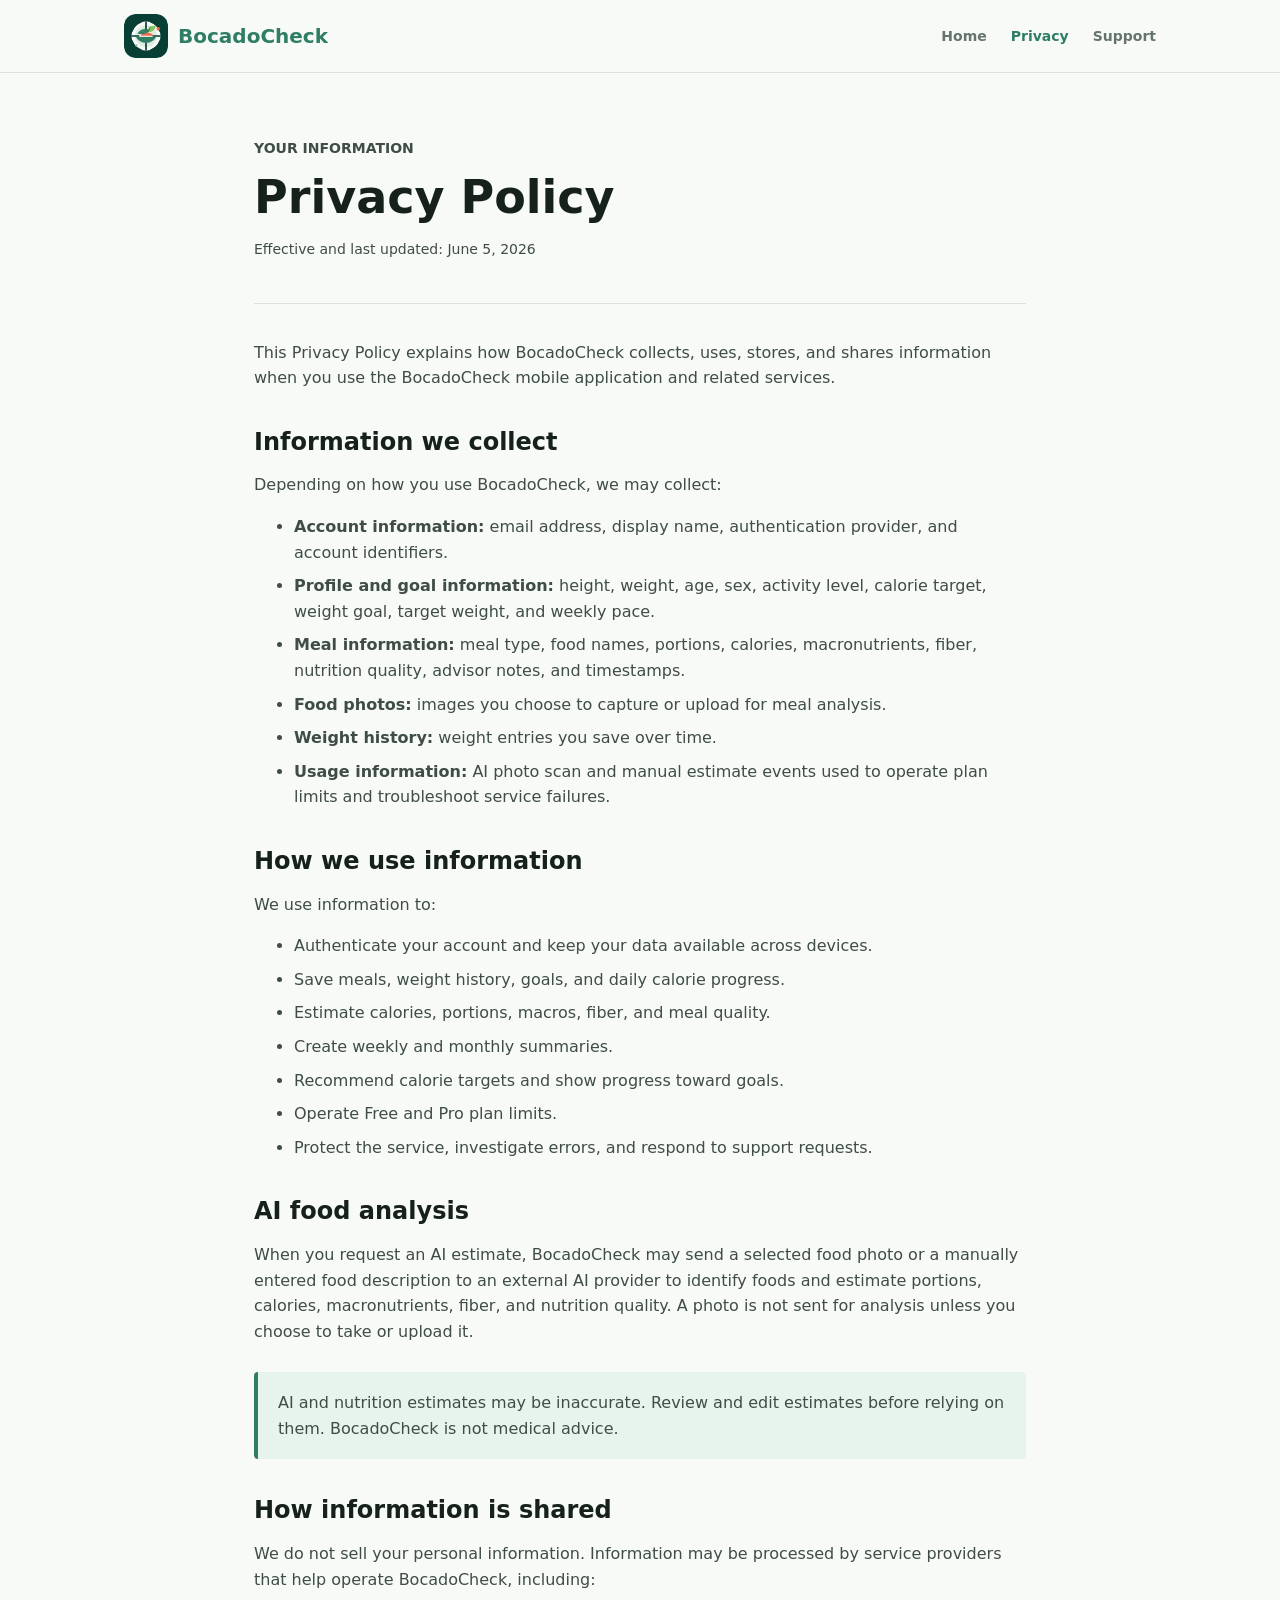
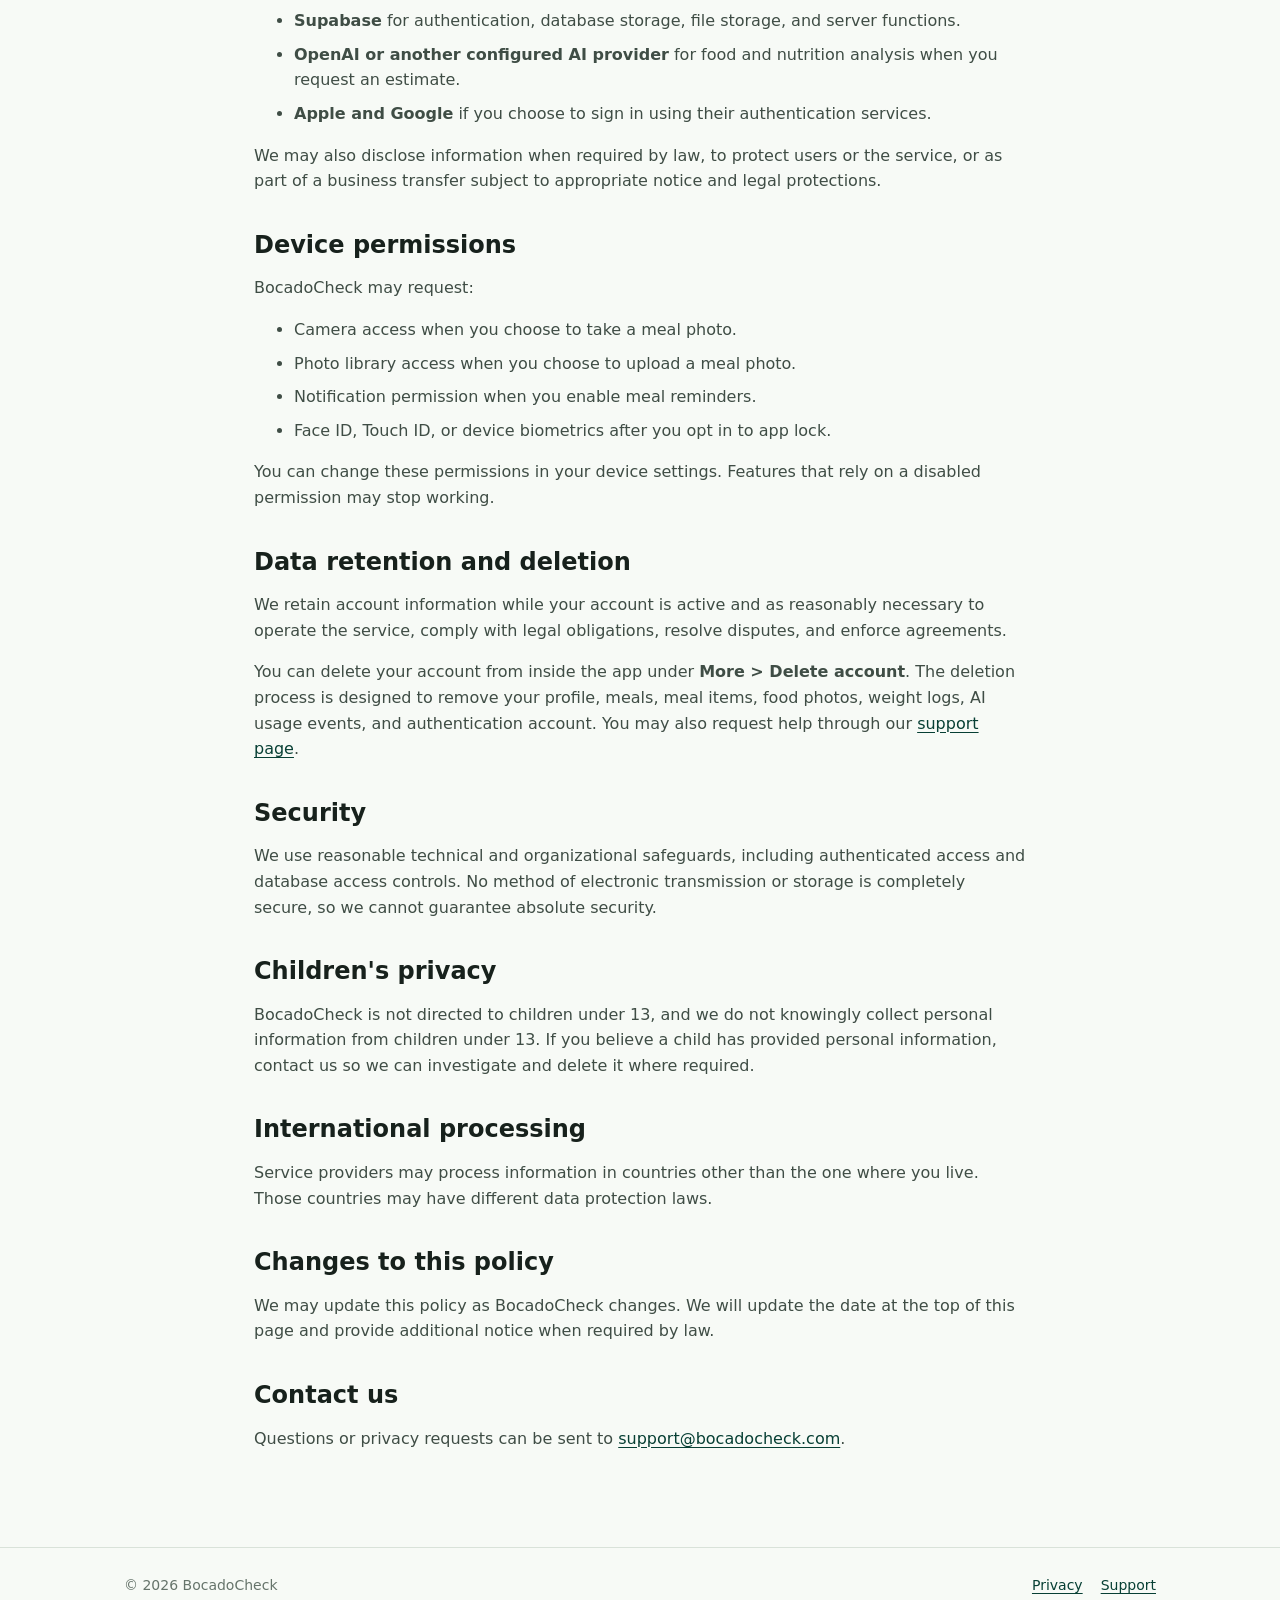
==== privacy/index.html @ 0fc61763 "publish BocadoCheck website" ====
<!doctype html>
<html lang="en">
  <head>
    <meta charset="utf-8" />
    <meta name="viewport" content="width=device-width, initial-scale=1" />
    <meta
      name="description"
      content="Learn what information BocadoCheck collects, how it is used, and how to delete your account."
    />
    <meta name="theme-color" content="#f7faf6" />
    <title>Privacy Policy | BocadoCheck</title>
    <link rel="icon" href="/assets/brand-mark.svg" type="image/svg+xml" />
    <link rel="stylesheet" href="/styles.css" />
  </head>
  <body>
    <header class="site-header">
      <nav class="nav" aria-label="Main navigation">
        <a class="brand" href="/">
          <img src="/assets/brand-mark.svg" alt="" />
          <span>BocadoCheck</span>
        </a>
        <div class="nav-links">
          <a href="/">Home</a>
          <a aria-current="page" href="/privacy/">Privacy</a>
          <a href="/support/">Support</a>
        </div>
      </nav>
    </header>

    <main class="document">
      <header class="document-header">
        <p class="eyebrow">Your information</p>
        <h1>Privacy Policy</h1>
        <p class="updated">Effective and last updated: June 5, 2026</p>
      </header>

      <p>
        This Privacy Policy explains how BocadoCheck collects, uses, stores, and
        shares information when you use the BocadoCheck mobile application and
        related services.
      </p>

      <h2>Information we collect</h2>
      <p>Depending on how you use BocadoCheck, we may collect:</p>
      <ul>
        <li>
          <strong>Account information:</strong> email address, display name,
          authentication provider, and account identifiers.
        </li>
        <li>
          <strong>Profile and goal information:</strong> height, weight, age, sex,
          activity level, calorie target, weight goal, target weight, and weekly pace.
        </li>
        <li>
          <strong>Meal information:</strong> meal type, food names, portions,
          calories, macronutrients, fiber, nutrition quality, advisor notes, and
          timestamps.
        </li>
        <li>
          <strong>Food photos:</strong> images you choose to capture or upload for
          meal analysis.
        </li>
        <li><strong>Weight history:</strong> weight entries you save over time.</li>
        <li>
          <strong>Usage information:</strong> AI photo scan and manual estimate
          events used to operate plan limits and troubleshoot service failures.
        </li>
      </ul>

      <h2>How we use information</h2>
      <p>We use information to:</p>
      <ul>
        <li>Authenticate your account and keep your data available across devices.</li>
        <li>Save meals, weight history, goals, and daily calorie progress.</li>
        <li>Estimate calories, portions, macros, fiber, and meal quality.</li>
        <li>Create weekly and monthly summaries.</li>
        <li>Recommend calorie targets and show progress toward goals.</li>
        <li>Operate Free and Pro plan limits.</li>
        <li>Protect the service, investigate errors, and respond to support requests.</li>
      </ul>

      <h2>AI food analysis</h2>
      <p>
        When you request an AI estimate, BocadoCheck may send a selected food photo
        or a manually entered food description to an external AI provider to identify
        foods and estimate portions, calories, macronutrients, fiber, and nutrition
        quality. A photo is not sent for analysis unless you choose to take or upload
        it.
      </p>
      <div class="notice">
        <p>
          AI and nutrition estimates may be inaccurate. Review and edit estimates
          before relying on them. BocadoCheck is not medical advice.
        </p>
      </div>

      <h2>How information is shared</h2>
      <p>
        We do not sell your personal information. Information may be processed by
        service providers that help operate BocadoCheck, including:
      </p>
      <ul>
        <li>
          <strong>Supabase</strong> for authentication, database storage, file
          storage, and server functions.
        </li>
        <li>
          <strong>OpenAI or another configured AI provider</strong> for food and
          nutrition analysis when you request an estimate.
        </li>
        <li>
          <strong>Apple and Google</strong> if you choose to sign in using their
          authentication services.
        </li>
      </ul>
      <p>
        We may also disclose information when required by law, to protect users or
        the service, or as part of a business transfer subject to appropriate notice
        and legal protections.
      </p>

      <h2>Device permissions</h2>
      <p>BocadoCheck may request:</p>
      <ul>
        <li>Camera access when you choose to take a meal photo.</li>
        <li>Photo library access when you choose to upload a meal photo.</li>
        <li>Notification permission when you enable meal reminders.</li>
        <li>Face ID, Touch ID, or device biometrics after you opt in to app lock.</li>
      </ul>
      <p>
        You can change these permissions in your device settings. Features that rely
        on a disabled permission may stop working.
      </p>

      <h2>Data retention and deletion</h2>
      <p>
        We retain account information while your account is active and as reasonably
        necessary to operate the service, comply with legal obligations, resolve
        disputes, and enforce agreements.
      </p>
      <p>
        You can delete your account from inside the app under
        <strong>More &gt; Delete account</strong>. The deletion process is designed
        to remove your profile, meals, meal items, food photos, weight logs, AI usage
        events, and authentication account. You may also request help through our
        <a href="/support/">support page</a>.
      </p>

      <h2>Security</h2>
      <p>
        We use reasonable technical and organizational safeguards, including
        authenticated access and database access controls. No method of electronic
        transmission or storage is completely secure, so we cannot guarantee absolute
        security.
      </p>

      <h2>Children's privacy</h2>
      <p>
        BocadoCheck is not directed to children under 13, and we do not knowingly
        collect personal information from children under 13. If you believe a child
        has provided personal information, contact us so we can investigate and
        delete it where required.
      </p>

      <h2>International processing</h2>
      <p>
        Service providers may process information in countries other than the one
        where you live. Those countries may have different data protection laws.
      </p>

      <h2>Changes to this policy</h2>
      <p>
        We may update this policy as BocadoCheck changes. We will update the date at
        the top of this page and provide additional notice when required by law.
      </p>

      <h2>Contact us</h2>
      <p>
        Questions or privacy requests can be sent to
        <a href="mailto:support@bocadocheck.com">support@bocadocheck.com</a>.
      </p>
    </main>

    <footer class="site-footer">
      <div class="footer-inner">
        <span>&copy; 2026 BocadoCheck</span>
        <div class="footer-links">
          <a href="/privacy/">Privacy</a>
          <a href="/support/">Support</a>
        </div>
      </div>
    </footer>
  </body>
</html>
---- styles.css ----
:root {
  color-scheme: light;
  --background: #f7faf6;
  --surface: #ffffff;
  --ink: #17211c;
  --muted: #66746b;
  --brand: #2f7d64;
  --brand-dark: #073f34;
  --brand-soft: #e7f3ed;
  --accent: #f26b4f;
  --border: #d9e2d9;
  --content: 1080px;
}

* {
  box-sizing: border-box;
}

html {
  scroll-behavior: smooth;
}

body {
  background: var(--background);
  color: var(--ink);
  font-family:
    Inter, ui-sans-serif, system-ui, -apple-system, BlinkMacSystemFont, "Segoe UI",
    sans-serif;
  line-height: 1.6;
  margin: 0;
}

a {
  color: var(--brand-dark);
  text-underline-offset: 3px;
}

a:hover {
  color: var(--brand);
}

.site-header {
  background: rgba(247, 250, 246, 0.96);
  border-bottom: 1px solid var(--border);
  position: sticky;
  top: 0;
  z-index: 10;
}

.nav {
  align-items: center;
  display: flex;
  justify-content: space-between;
  margin: 0 auto;
  max-width: var(--content);
  min-height: 72px;
  padding: 12px 24px;
}

.brand {
  align-items: center;
  color: var(--ink);
  display: inline-flex;
  font-size: 20px;
  font-weight: 800;
  gap: 10px;
  text-decoration: none;
}

.brand img {
  border-radius: 12px;
  height: 44px;
  width: 44px;
}

.brand span {
  color: var(--brand);
}

.nav-links {
  align-items: center;
  display: flex;
  gap: 24px;
}

.nav-links a {
  color: var(--muted);
  font-size: 14px;
  font-weight: 700;
  text-decoration: none;
}

.nav-links a[aria-current="page"],
.nav-links a:hover {
  color: var(--brand);
}

main {
  min-height: calc(100vh - 150px);
}

.hero {
  margin: 0 auto;
  max-width: var(--content);
  padding: 72px 24px 56px;
}

.hero-content {
  max-width: 760px;
}

.eyebrow {
  color: var(--brand);
  font-size: 14px;
  font-weight: 800;
  margin: 0 0 12px;
  text-transform: uppercase;
}

h1,
h2,
h3 {
  line-height: 1.15;
  margin-top: 0;
}

h1 {
  font-size: clamp(42px, 8vw, 76px);
  margin-bottom: 22px;
}

h2 {
  font-size: 30px;
  margin-bottom: 16px;
}

h3 {
  font-size: 19px;
  margin-bottom: 8px;
}

.lede {
  color: var(--muted);
  font-size: 20px;
  margin: 0;
  max-width: 680px;
}

.actions {
  display: flex;
  flex-wrap: wrap;
  gap: 12px;
  margin-top: 30px;
}

.button {
  align-items: center;
  border: 1px solid var(--brand-dark);
  border-radius: 8px;
  display: inline-flex;
  font-weight: 800;
  justify-content: center;
  min-height: 48px;
  padding: 10px 18px;
  text-decoration: none;
}

.button-primary {
  background: var(--brand-dark);
  color: white;
}

.button-primary:hover {
  background: var(--brand);
  color: white;
}

.button-secondary {
  background: transparent;
}

.section {
  border-top: 1px solid var(--border);
  padding: 56px 24px;
}

.section-inner {
  margin: 0 auto;
  max-width: var(--content);
}

.section-intro {
  color: var(--muted);
  max-width: 680px;
}

.feature-grid,
.support-grid {
  display: grid;
  gap: 16px;
  grid-template-columns: repeat(3, minmax(0, 1fr));
  margin-top: 28px;
}

.feature,
.support-card {
  background: var(--surface);
  border: 1px solid var(--border);
  border-radius: 8px;
  padding: 24px;
}

.feature-icon {
  align-items: center;
  background: var(--brand-soft);
  border-radius: 50%;
  color: var(--brand);
  display: flex;
  font-size: 22px;
  height: 46px;
  justify-content: center;
  margin-bottom: 18px;
  width: 46px;
}

.feature p,
.support-card p {
  color: var(--muted);
  margin-bottom: 0;
}

.document {
  margin: 0 auto;
  max-width: 820px;
  padding: 64px 24px 80px;
}

.document-header {
  border-bottom: 1px solid var(--border);
  margin-bottom: 36px;
  padding-bottom: 28px;
}

.document h1 {
  font-size: 46px;
  margin-bottom: 12px;
}

.document h2 {
  font-size: 24px;
  margin-top: 38px;
}

.document p,
.document li {
  color: #3f4d45;
}

.document li + li {
  margin-top: 8px;
}

.updated {
  color: var(--muted);
  font-size: 14px;
}

.notice {
  background: var(--brand-soft);
  border-left: 4px solid var(--brand);
  border-radius: 4px;
  margin: 28px 0;
  padding: 18px 20px;
}

.notice p {
  margin: 0;
}

.support-card a {
  font-weight: 800;
}

.site-footer {
  border-top: 1px solid var(--border);
}

.footer-inner {
  align-items: center;
  color: var(--muted);
  display: flex;
  font-size: 14px;
  justify-content: space-between;
  margin: 0 auto;
  max-width: var(--content);
  padding: 26px 24px;
}

.footer-links {
  display: flex;
  gap: 18px;
}

@media (max-width: 760px) {
  .nav {
    align-items: flex-start;
    flex-direction: column;
    gap: 12px;
  }

  .nav-links {
    gap: 18px;
    overflow-x: auto;
    padding-bottom: 2px;
    width: 100%;
  }

  .hero {
    padding-top: 54px;
  }

  h1 {
    font-size: 46px;
  }

  .feature-grid,
  .support-grid {
    grid-template-columns: 1fr;
  }

  .footer-inner {
    align-items: flex-start;
    flex-direction: column;
    gap: 12px;
  }
}
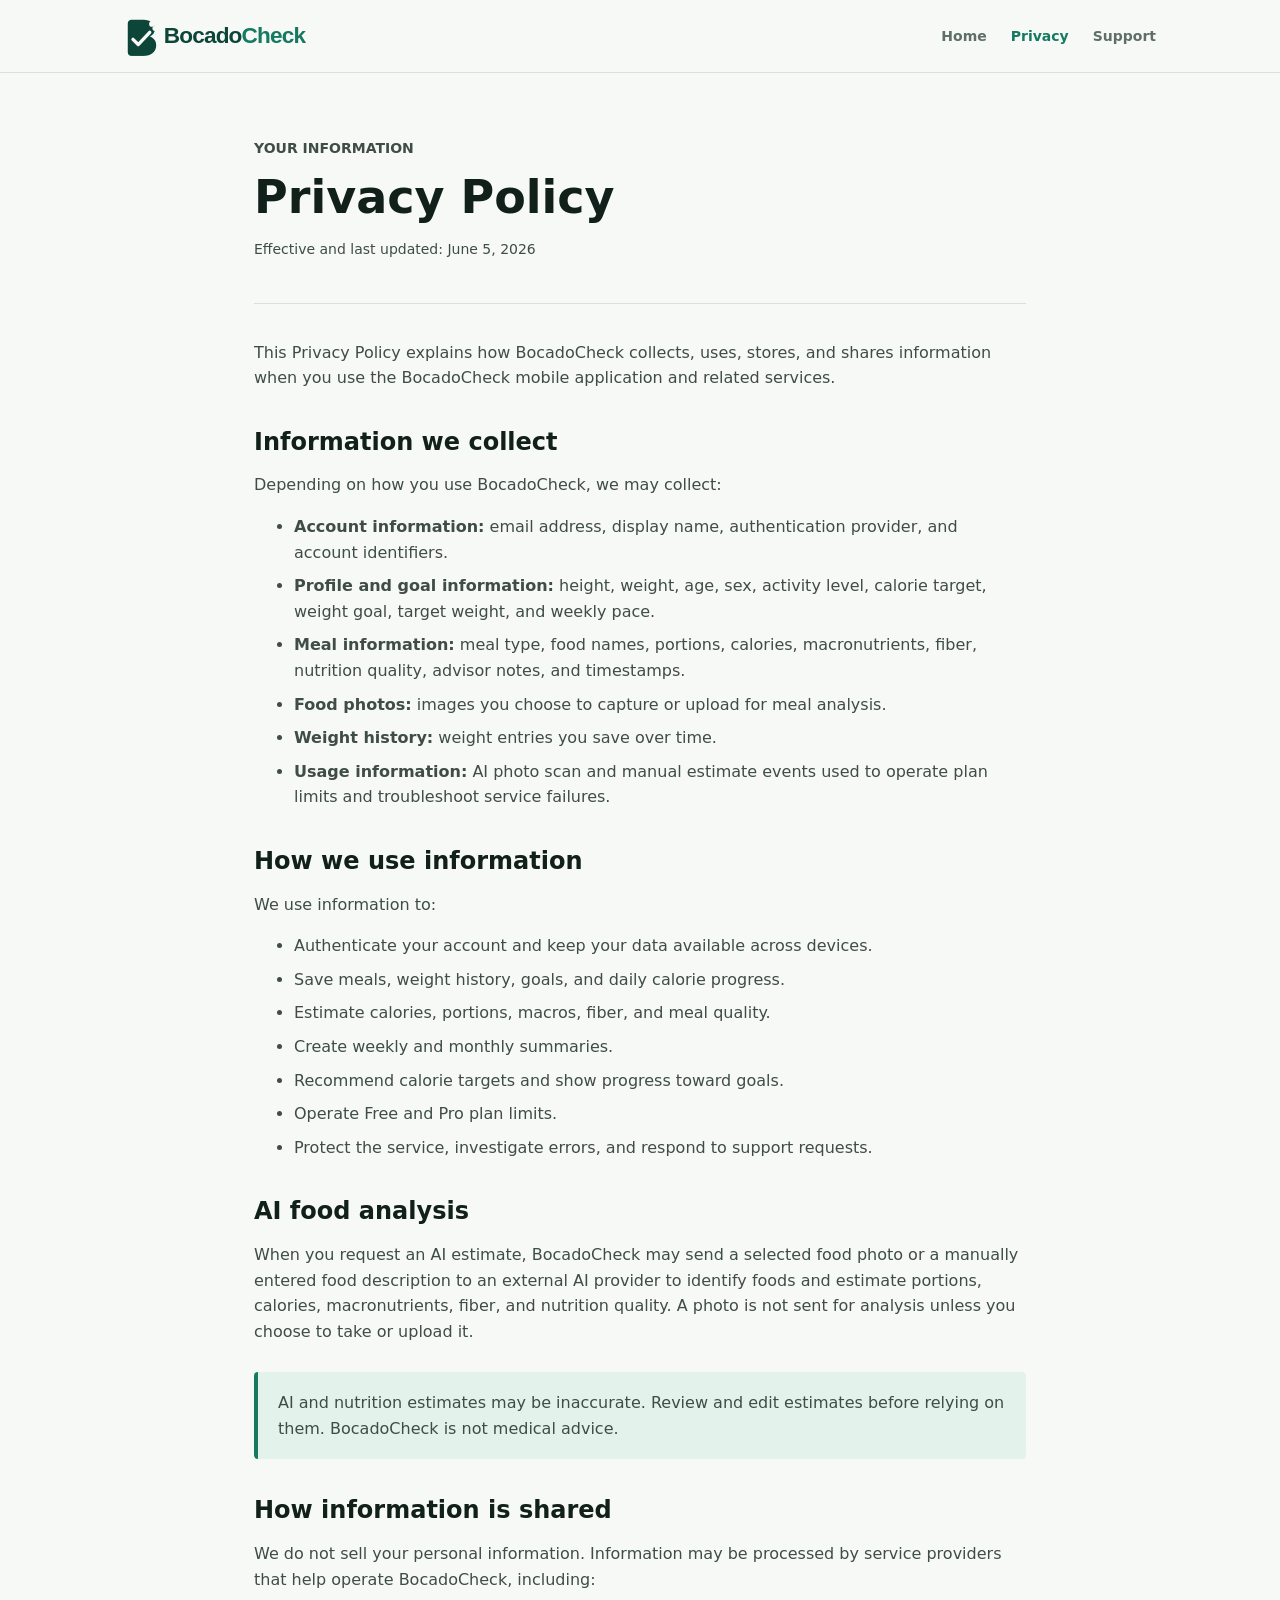
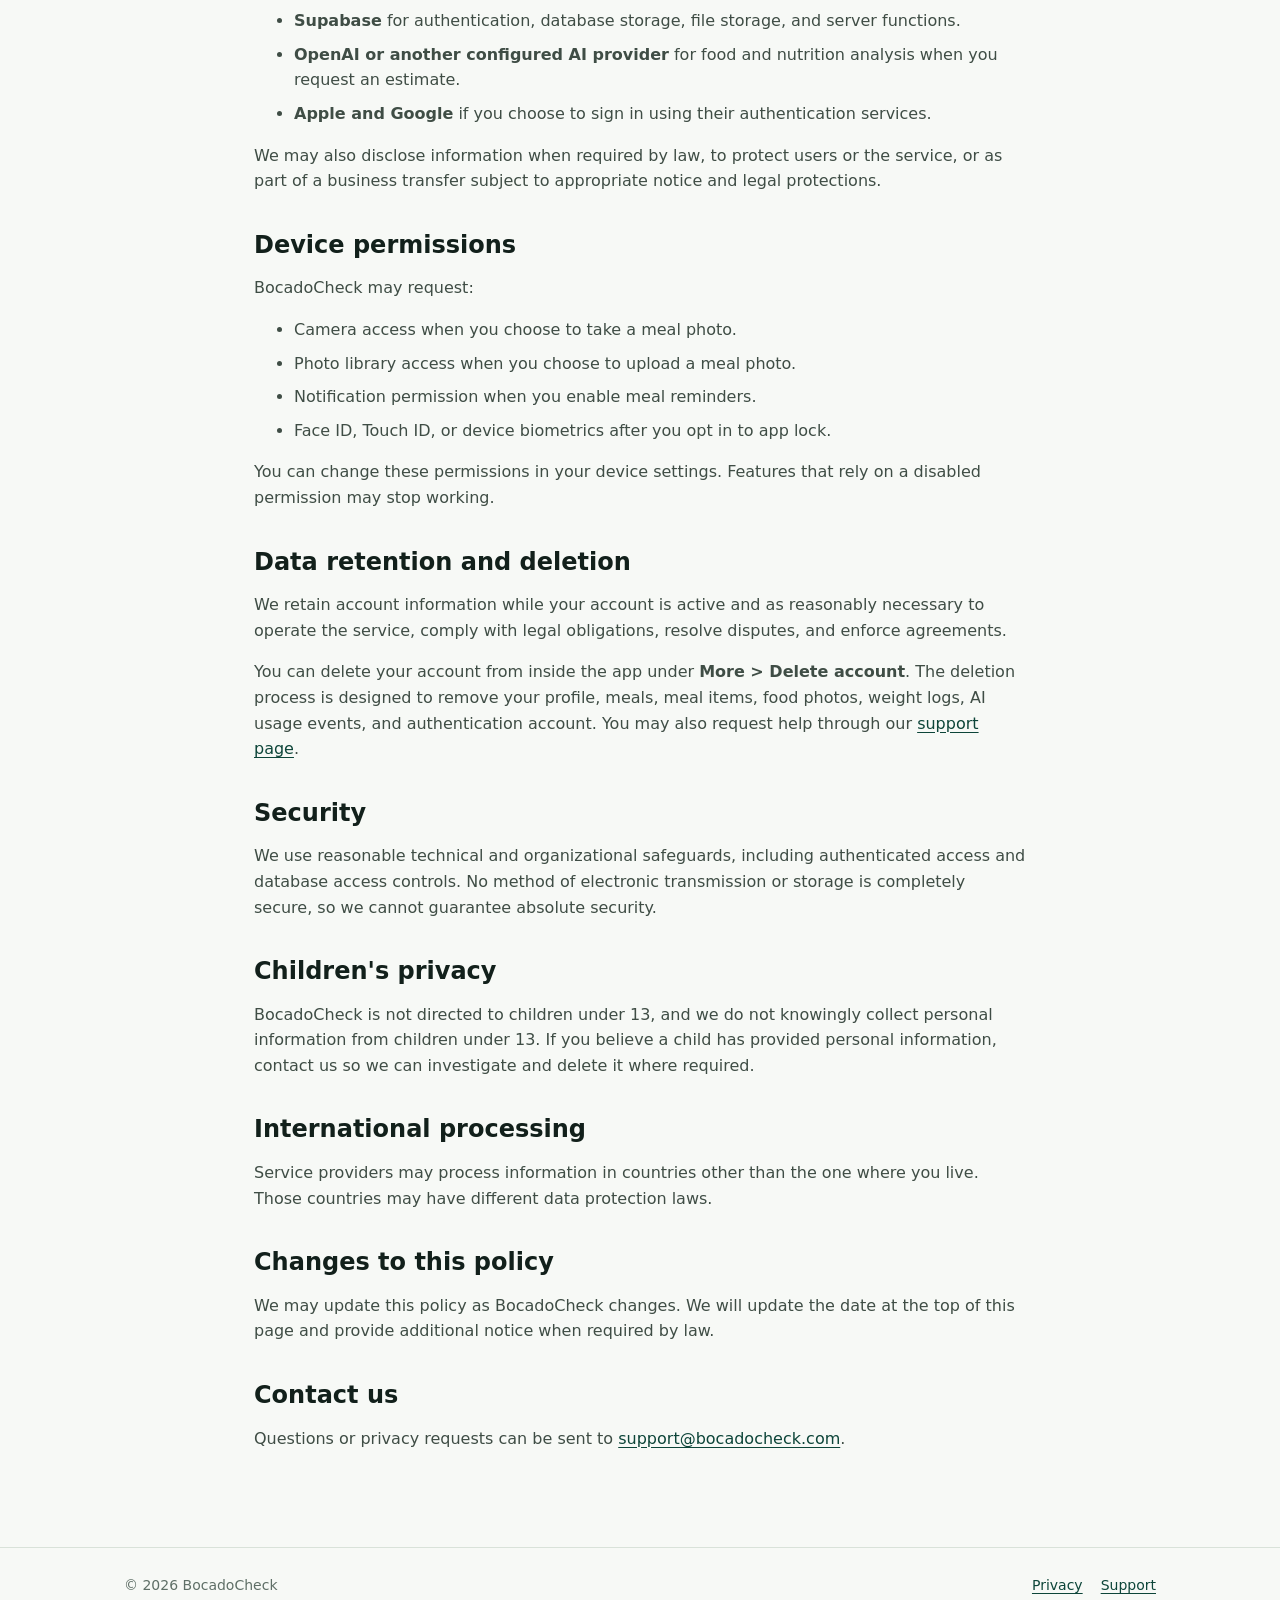
==== commit 8bb4f0f6: "update BocadoCheck website branding" ====
--- a/privacy/index.html
+++ b/privacy/index.html
@@ -7,17 +7,18 @@
       name="description"
       content="Learn what information BocadoCheck collects, how it is used, and how to delete your account."
     />
-    <meta name="theme-color" content="#f7faf6" />
+    <meta name="theme-color" content="#f7f9f6" />
     <title>Privacy Policy | BocadoCheck</title>
-    <link rel="icon" href="/assets/brand-mark.svg" type="image/svg+xml" />
+    <link rel="icon" href="/assets/brand-mark.svg?v=2" type="image/svg+xml" />
+    <link rel="icon" href="/assets/favicon.png?v=2" type="image/png" />
+    <link rel="apple-touch-icon" href="/assets/apple-touch-icon.png?v=2" />
     <link rel="stylesheet" href="/styles.css" />
   </head>
   <body>
     <header class="site-header">
       <nav class="nav" aria-label="Main navigation">
         <a class="brand" href="/">
-          <img src="/assets/brand-mark.svg" alt="" />
-          <span>BocadoCheck</span>
+          <img src="/assets/horizontal-lockup.svg?v=2" alt="BocadoCheck" />
         </a>
         <div class="nav-links">
           <a href="/">Home</a>
--- a/styles.css
+++ b/styles.css
@@ -1,12 +1,12 @@
 :root {
   color-scheme: light;
-  --background: #f7faf6;
+  --background: #f7f9f6;
   --surface: #ffffff;
-  --ink: #17211c;
-  --muted: #66746b;
-  --brand: #2f7d64;
-  --brand-dark: #073f34;
-  --brand-soft: #e7f3ed;
+  --ink: #12201b;
+  --muted: #5f6f67;
+  --brand: #167a62;
+  --brand-dark: #0d4539;
+  --brand-soft: #e4f2ec;
   --accent: #f26b4f;
   --border: #d9e2d9;
   --content: 1080px;
@@ -40,7 +40,7 @@
 }
 
 .site-header {
-  background: rgba(247, 250, 246, 0.96);
+  background: rgba(247, 249, 246, 0.96);
   border-bottom: 1px solid var(--border);
   position: sticky;
   top: 0;
@@ -59,22 +59,14 @@
 
 .brand {
   align-items: center;
-  color: var(--ink);
   display: inline-flex;
-  font-size: 20px;
-  font-weight: 800;
-  gap: 10px;
   text-decoration: none;
 }
 
 .brand img {
-  border-radius: 12px;
-  height: 44px;
-  width: 44px;
-}
-
-.brand span {
-  color: var(--brand);
+  height: auto;
+  object-fit: contain;
+  width: 205px;
 }
 
 .nav-links {
